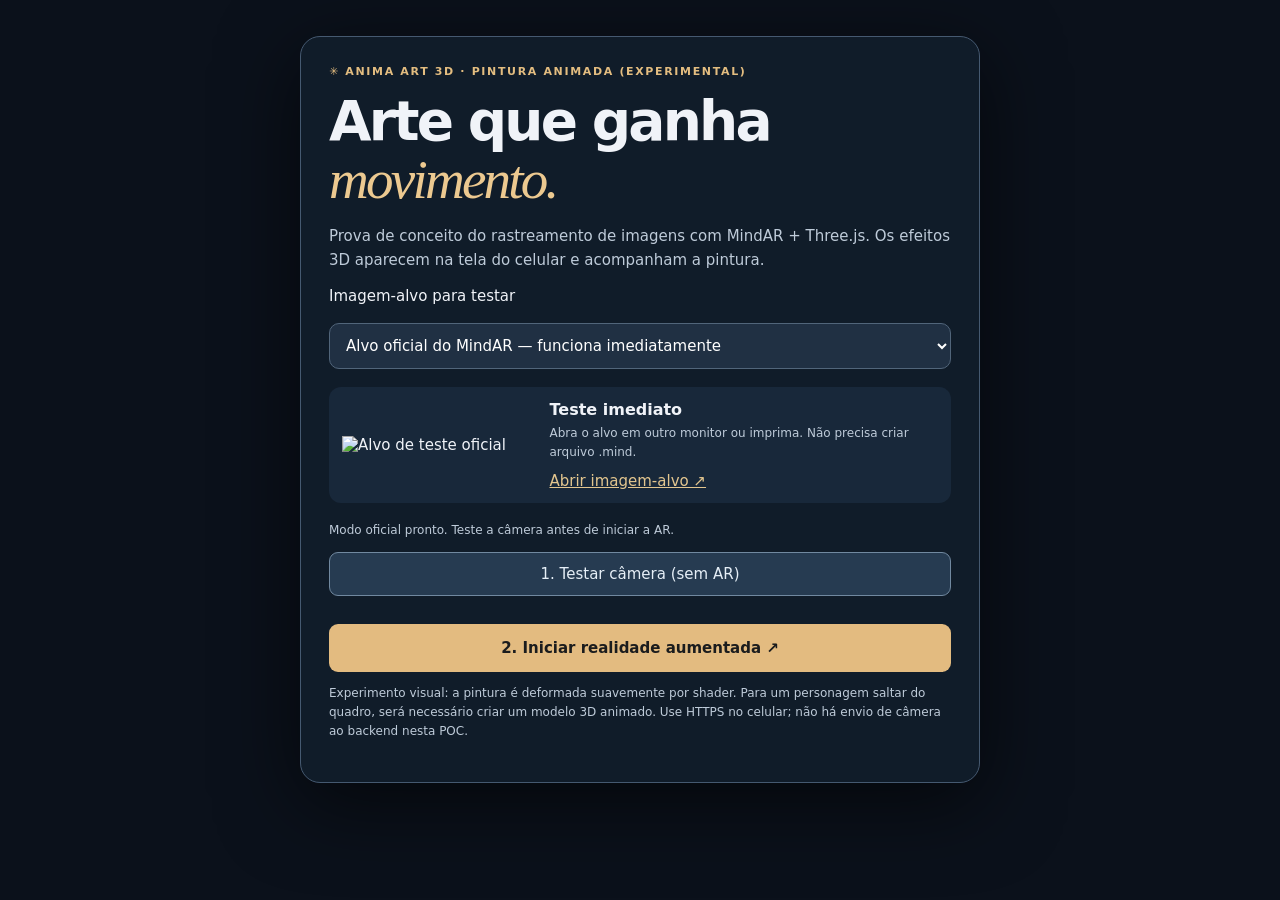
==== frontend/poc-mindar/animada.html @ d45b9aca "feat: adiciona contexto histórico e audiodescrição da obra de Van Gogh" ====
<!doctype html>
<html lang="pt-BR">
<head>
<meta charset="utf-8">
<meta name="viewport" content="width=device-width,initial-scale=1,viewport-fit=cover">
<meta name="theme-color" content="#0b111b">
<title>Anima Art 3D | Pintura animada</title>
<style>
*{box-sizing:border-box}body{margin:0;background:#0b111b;color:#f0f3f8;font:15px system-ui,-apple-system,Segoe UI,sans-serif}button,select,input{font:inherit}
#camera{position:fixed;inset:0;z-index:0}#setup{position:relative;z-index:2;max-width:680px;margin:4vh auto 40px;padding:28px;background:#121e2bec;border:1px solid #455970;border-radius:20px;box-shadow:0 20px 80px #0009}
.tag{font-size:11px;letter-spacing:.15em;color:#e3bd80;font-weight:800}h1{font-size:clamp(34px,6vw,55px);letter-spacing:-.05em;line-height:1.05;margin:15px 0}h1 em{font-family:Georgia,serif;font-weight:400;color:#ecc990}p{line-height:1.6;color:#becbd9}select{display:block;width:100%;background:#203043;color:white;border:1px solid #51657a;border-radius:10px;padding:12px;margin:18px 0}
.preview{display:flex;align-items:center;gap:17px;background:#18283a;padding:13px;border-radius:12px;margin-bottom:18px}.preview img{width:37%;object-fit:contain;max-height:190px}.preview strong{display:block;font-size:16px}.preview p{font-size:12px;margin:5px 0 10px}.preview a,.instructions a{color:#e3c68f}.instructions{background:#1b2a3c;border:1px dashed #6e8198;padding:15px;border-radius:10px;font-size:13px}.instructions p{margin:8px 0}input{width:100%;font-size:13px}
button{cursor:pointer}#start{background:#e3bb80;border:0;color:#1b1c1d;font-weight:800;width:100%;border-radius:9px;padding:15px;margin-top:18px}#start:disabled{opacity:.5;cursor:not-allowed}.notice{font-size:12px}
#ui{position:fixed;inset:0;z-index:3;pointer-events:none}#ui button{pointer-events:auto}#hint{position:absolute;top:13%;left:50%;transform:translateX(-50%);background:#0d1b2bd9;border:1px solid #87959d;padding:12px 16px;border-radius:22px;white-space:nowrap;max-width:94%;font-size:12px}
#details{position:absolute;bottom:83px;left:16px;right:16px;max-width:430px;padding:16px 18px;background:#0b192be9;border:1px solid #cfa975;border-radius:14px;backdrop-filter:blur(8px)}#details small{color:#e2c18b;letter-spacing:.1em}#details h2{margin:8px 0 4px;font-size:21px}#details p{margin:4px 0 11px;font-size:13px}#audio{padding:9px 12px;background:#304761;color:white;border:1px solid #627c97;border-radius:8px}
.bar{position:absolute;bottom:16px;left:16px;right:16px;display:flex;justify-content:space-between;align-items:center;gap:12px;font-size:12px;text-shadow:0 2px 6px black}.bar button{background:#122437dd;color:white;border:1px solid #9db1c8;border-radius:8px;padding:10px}
.hide{display:none!important}
@media(max-width:620px){#setup{margin:15px;padding:22px 18px}.preview img{width:35%}.preview strong{font-size:14px}}
#camera-preview{display:block;width:100%;max-height:290px;background:#000;object-fit:contain;border-radius:10px;margin-top:10px}#camera-test{display:block;width:100%;background:#263b51;color:#e6eff7;border:1px solid #7189a0;border-radius:9px;padding:12px;margin:10px 0}#camera-test:disabled{opacity:.5}.notice{overflow-wrap:anywhere}
#painting-file{display:block;width:100%;font-size:12px;margin:9px 0 6px}
#details input[type="range"]{width:100%;pointer-events:auto;accent-color:#e3c68f}
#details .control-label{font-size:12px;color:#e3c68f;display:block;margin-top:14px}
#animate-toggle{background:#273f56;color:#fff;border:1px solid #6a869f;border-radius:8px;padding:8px 12px;margin:9px 0 0}
#art-animation-guide{margin:10px 0}

#details{max-height:calc(100dvh - 155px);overflow-y:auto}
#details .work-intro{font-size:13px;line-height:1.5;color:#dde7f1}
.work-description{border-top:1px solid #55677b;margin:10px 0 12px;padding-top:10px;pointer-events:auto}
.work-description summary{list-style-position:inside;cursor:pointer;font-weight:650;color:#f4d29a;font-size:13px;pointer-events:auto}
.work-description summary:focus-visible{outline:2px solid #f4d29a;outline-offset:3px}
.work-copy{margin-top:8px;max-height:32vh;overflow-y:auto}
.work-copy p{font-size:13px;line-height:1.56;margin:0 0 10px;color:#e5edf5}
.work-source a{color:#f5d19b;pointer-events:auto}

</style>
<script type="importmap">{"imports":{"three":"https://unpkg.com/three@0.160.0/build/three.module.js","three/addons/":"https://unpkg.com/three@0.160.0/examples/jsm/","mindar-image-three":"https://cdn.jsdelivr.net/npm/mind-ar@1.2.5/dist/mindar-image-three.prod.js"}}</script>
</head>
<body>
<div id="camera"></div>
<main id="setup">
  <div class="tag">✳ ANIMA ART 3D · PINTURA ANIMADA (EXPERIMENTAL)</div>
  <h1>Arte que ganha <em>movimento.</em></h1>
  <p>Prova de conceito do rastreamento de imagens com MindAR + Three.js. Os efeitos 3D aparecem na tela do celular e acompanham a pintura.</p>
  <label for="mode">Imagem-alvo para testar</label>
  <select id="mode">
    <option value="sample">Alvo oficial do MindAR — funciona imediatamente</option>
    <option value="art">Van Gogh — obra real (compilar imagem)</option>
  </select>
  <div class="preview" id="sample">
    <img src="https://cdn.jsdelivr.net/gh/hiukim/mind-ar-js@1.2.5/examples/image-tracking/assets/card-example/card.png" alt="Alvo de teste oficial">
    <div><strong>Teste imediato</strong><p>Abra o alvo em outro monitor ou imprima. Não precisa criar arquivo .mind.</p><a target="_blank" rel="noopener" href="https://cdn.jsdelivr.net/gh/hiukim/mind-ar-js@1.2.5/examples/image-tracking/assets/card-example/card.png">Abrir imagem-alvo ↗</a></div>
  </div>
  <div class="preview hide" id="artwork">
    <img src="https://images.metmuseum.org/CRDImages/ep/web-large/DP-42549-001.jpg" alt="Campo de Trigo com Ciprestes de Van Gogh">
    <div><strong>Campo de Trigo com Ciprestes</strong><p>Vincent van Gogh · 1889 · The Met · domínio público</p><a target="_blank" rel="noopener" href="https://images.metmuseum.org/CRDImages/ep/web-large/DP-42549-001.jpg">Abrir pintura exata ↗</a></div>
  </div>
  <div id="compile" class="instructions hide">
    <p>1. Abra a <a target="_blank" rel="noopener" href="https://images.metmuseum.org/CRDImages/ep/web-large/DP-42549-001.jpg">imagem acima</a> e salve-a.</p>
    <p>2. Envie esta imagem ao <a target="_blank" rel="noopener" href="https://hiukim.github.io/mind-ar-js-doc/tools/compile/">compilador oficial MindAR ↗</a>; clique em Start e Download.</p>
    <p>3. Publique <strong>animada.html</strong>, <strong>targets.mind</strong> e <strong>painting.jpg</strong> na mesma pasta no Netlify. O painting.jpg deve ser a imagem exata usada para gerar o .mind.</p>
    <p>Se não quiser publicar a imagem, selecione-a do aparelho abaixo (funciona somente nesta sessão):</p>
    <label for="painting-file">Pintura original (JPG/PNG)</label>
    <input id="painting-file" type="file" accept="image/jpeg,image/png,image/webp">
    <input id="mind-file" type="file" accept=".mind">
  </div>
  <p class="notice" id="status" role="status">Modo oficial pronto para iniciar.</p>
  <button id="camera-test" type="button">1. Testar câmera (sem AR)</button>
  <div id="camera-preview-wrap" class="hide">
    <video id="camera-preview" playsinline autoplay muted></video>
    <p class="notice">Se você vê a imagem ao vivo, a permissão da câmera está funcionando.</p>
  </div>
  <button id="start" type="button">2. Iniciar realidade aumentada ↗</button>
  <p class="notice">Experimento visual: a pintura é deformada suavemente por shader. Para um personagem saltar do quadro, será necessário criar um modelo 3D animado. Use HTTPS no celular; não há envio de câmera ao backend nesta POC.</p>
</main>
<div id="ui" class="hide">
  <div id="hint">⌗ Aponte a câmera para a imagem escolhida</div>
  <div id="details" class="hide">
    <small>● ALVO ENCONTRADO · RASTREAMENTO ATIVO</small>
    <h2 id="title">Campo de Trigo com Ciprestes</h2>
    <p id="meta">Vincent van Gogh · 1889</p>
    <p id="work-intro" class="work-intro">Paisagem da Provença pintada em 1889, em que o trigo, os ciprestes e as nuvens parecem ganhar movimento.</p>
    <details id="about-work" class="work-description">
      <summary>Conheça a história da obra</summary>
      <div class="work-copy">
        <p>Vincent van Gogh pintou <em>Campo de Trigo com Ciprestes</em> em 1889, durante sua estadia em Saint-Rémy, no sul da França. A paisagem reúne elementos característicos da Provença, região que inspirou diversas de suas pinturas.</p>
        <p>No primeiro plano, o campo de trigo dourado contrasta com as colinas azuladas ao fundo. À direita, os ciprestes escuros se elevam contra um céu de nuvens sinuosas. As pinceladas espessas e curvas transmitem a sensação de vento, luz e movimento.</p>
        <p>Van Gogh considerava esta tela uma de suas melhores paisagens de verão. A obra original é uma pintura a óleo sobre tela, com 73 × 93,4 cm, pertencente ao Metropolitan Museum of Art, em Nova York.</p>
        <p class="work-source">Fonte: <a href="https://www.metmuseum.org/art/collection/search/436535" target="_blank" rel="noopener noreferrer">The Metropolitan Museum of Art ↗</a></p>
      </div>
    </details>
    <p id="animation-status" class="notice">Movimentos experimentais da pintura.</p>
    <label class="control-label" for="motion">Intensidade dos movimentos: <span id="motion-label">70%</span></label>
    <input type="range" id="motion" min="0" max="100" value="70" step="5">
    <button id="animate-toggle" type="button">Pausar movimento</button>
    <button id="audio">♫ Ouvir narração</button>
  </div>
  <div class="bar"><span id="track-status">Procurando imagem…</span><button id="stop">Encerrar câmera ✕</button></div>
</div>
<script>
// Importamos as bibliotecas apenas ao clicar, para que erros de carregamento fiquem visíveis.
let THREE=null, MindARThree=null;
const $ = (id) => document.getElementById(id);
const sampleSrc = "https://cdn.jsdelivr.net/gh/hiukim/mind-ar-js@1.2.5/examples/image-tracking/assets/card-example/card.mind";
let ar = null, running = false, customUrl = null, paintingUrl = null, starting = false, previewStream=null;
let animationPaused=false;
const isArt = () => $("mode").value === "art";
function message(t){$("status").textContent=t}
function refresh(){
 const art=isArt();
 $("sample").classList.toggle("hide",art);
 $("artwork").classList.toggle("hide",!art);
 $("compile").classList.toggle("hide",!art);
 $("start").disabled=starting;
 if (!starting) message(art?
   (customUrl?"Arquivo .mind selecionado no celular. Pronto para testar.":"Para testar a pintura, publique targets.mind junto do index.html ou selecione-o abaixo."):
   "Modo oficial pronto. Teste a câmera antes de iniciar a AR.");
}
$("mode").addEventListener("change",refresh);
$("painting-file").addEventListener("change",()=>{
  if(paintingUrl)URL.revokeObjectURL(paintingUrl);
  paintingUrl=null;
  const file=$("painting-file").files[0];
  if(file&&file.type.startsWith("image/"))paintingUrl=URL.createObjectURL(file);
  refresh();
});
$("mind-file").addEventListener("change",()=>{
 if(customUrl)URL.revokeObjectURL(customUrl);
 customUrl=null;
 const f=$("mind-file").files[0];
 if(f&&f.name.toLowerCase().endsWith(".mind"))customUrl=URL.createObjectURL(f);
 refresh();
});

async function stopPreview(){
 if(previewStream) previewStream.getTracks().forEach(t=>t.stop());
 previewStream=null;
 $("camera-preview").srcObject=null;
 $("camera-preview-wrap").classList.add("hide");
 $("camera-test").textContent="1. Testar câmera (sem AR)";
}
$("camera-test").addEventListener("click",async()=>{
 if(previewStream){await stopPreview();message("Câmera de teste encerrada.");return}
 if(!window.isSecureContext||!navigator.mediaDevices?.getUserMedia){
  message("Câmera indisponível: abra um endereço HTTPS no Safari/Chrome, fora do navegador interno de outros aplicativos.");
  return;
 }
 try{
  message("Solicitando permissão da câmera...");
  previewStream=await navigator.mediaDevices.getUserMedia({audio:false,video:{facingMode:{ideal:"environment"}}});
  $("camera-preview").srcObject=previewStream;
  $("camera-preview-wrap").classList.remove("hide");
  $("camera-test").textContent="Fechar teste de câmera";
  await $("camera-preview").play();
  message("Câmera funcionando! Feche o teste e inicie a realidade aumentada.");
 }catch(e){
  await stopPreview();
  message("Câmera bloqueada ("+(e?.name||"erro")+"): "+(e?.message||"")+". Verifique a permissão do site nas configurações do navegador.");
 }
});
function decorate(group,height,art){
 const ring=new THREE.Mesh(new THREE.TorusGeometry(.12,.004,8,64),new THREE.MeshBasicMaterial({color:0xffd697}));
 const core=new THREE.Mesh(new THREE.IcosahedronGeometry(.065,1),new THREE.MeshStandardMaterial({color:0xddae67,metalness:.55,roughness:.36,emissive:0x36200a}));
 const orb=new THREE.Group();orb.add(ring,core);orb.position.set(-.18,.08,.14);group.add(orb);
 const edges=[new THREE.Vector3(-.5,-height/2,.02),new THREE.Vector3(.5,-height/2,.02),new THREE.Vector3(.5,height/2,.02),new THREE.Vector3(-.5,height/2,.02)];
 group.add(new THREE.LineLoop(new THREE.BufferGeometry().setFromPoints(edges),new THREE.LineBasicMaterial({color:0xf4c47f,transparent:true,opacity:.75})));
 const canvas=document.createElement("canvas");canvas.width=480;canvas.height=Math.round(height*480);
 const ctx=canvas.getContext("2d"),texture=new THREE.CanvasTexture(canvas);
 const overlay=new THREE.Mesh(new THREE.PlaneGeometry(1,height),new THREE.MeshBasicMaterial({map:texture,transparent:true,depthWrite:false}));
 overlay.position.z=.015;group.add(overlay);
 const tree=new THREE.Group();tree.position.set(.33,-height*.12,.04);
 if(art){for(let i=0;i<4;i++){const mesh=new THREE.Mesh(new THREE.ConeGeometry(.055-i*.008,.20,8),new THREE.MeshStandardMaterial({color:0x274831,transparent:true,opacity:.7}));mesh.position.y=.10+i*.058;tree.add(mesh)}group.add(tree)}
 group.add(new THREE.HemisphereLight(0xffffff,0xd3b077,2));
 return (t)=>{
  ctx.clearRect(0,0,canvas.width,canvas.height);
  for(let i=0;i<36;i++){const x=(i*137)%canvas.width,y=(i*23)%(canvas.height*.28)+canvas.height*.06;ctx.beginPath();ctx.ellipse(x+Math.sin(t+i)*4,y,15,3,-.4,0,Math.PI*1.4);ctx.strokeStyle="rgba(225,238,255,.27)";ctx.lineWidth=2;ctx.stroke()}
  for(let i=0;i<36;i++){const x=(i*79)%canvas.width,y=canvas.height*(.76+(i%5)*.035);ctx.beginPath();ctx.moveTo(x,y);ctx.lineTo(x+Math.sin(t*1.5+i)*12,y-14);ctx.strokeStyle="rgba(246,197,78,.45)";ctx.lineWidth=2;ctx.stroke()}
  texture.needsUpdate=true;orb.rotation.y=t*.5;orb.rotation.z=t*.2;orb.position.z=.1+.12*(1+Math.sin(t*.8));tree.rotation.z=Math.sin(t)*.04;
 };
}

async function buildAnimatedPainting(group,height){
 // A textura é a MESMA versão da pintura usada para compilar targets.mind.
 // Caso a imagem local não esteja disponível, tentamos a cópia pública do The Met.
 const sources=paintingUrl?[paintingUrl]:[
   "./painting.jpg",
   "https://images.metmuseum.org/CRDImages/ep/web-large/DP-42549-001.jpg"
 ];
 const loader=new THREE.TextureLoader();
 let image=null,lastError=null;
 for(const url of sources){
  try {
   image=await Promise.race([
    new Promise((resolve,reject)=>loader.load(url,resolve,undefined,reject)),
    new Promise((_,reject)=>setTimeout(()=>reject(new Error("Timeout carregando a pintura")),8500))
   ]);
   break;
  }catch(err){lastError=err}
 }
 if(!image)throw new Error("Pintura não carregada: publique painting.jpg junto com animada.html. "+(lastError?.message||""));
 image.colorSpace=THREE.SRGBColorSpace;
 image.anisotropy=2;
 const uniforms={
  uMap:{value:image},
  uTime:{value:0},
  uStrength:{value:0.7}
 };
 // Máscaras de coordenadas UV aproximam as partes visuais desta obra.
 // Isto é uma deformação de textura, não reconstrução 3D real das camadas.
 const material=new THREE.ShaderMaterial({
  uniforms,
  vertexShader:`
    varying vec2 vUv;
    void main(){
      vUv=uv;
      gl_Position=projectionMatrix*modelViewMatrix*vec4(position,1.0);
    }
  `,
  fragmentShader:`
    precision mediump float;
    uniform sampler2D uMap;
    uniform float uTime;
    uniform float uStrength;
    varying vec2 vUv;
    void main(){
      vec2 uv=vUv;
      // Céu principalmente na metade superior, afastado do cipreste.
      float sky=smoothstep(0.48,0.65,uv.y)*(1.0-smoothstep(0.64,0.83,uv.x));
      // Campo de trigo no terço inferior.
      float wheat=smoothstep(0.10,0.18,uv.y)*(1.0-smoothstep(0.31,0.42,uv.y));
      // Área aproximada do cipreste alto, à direita.
      float tree=smoothstep(0.67,0.76,uv.x)*(1.0-smoothstep(0.88,0.97,uv.x))
        *smoothstep(0.30,0.40,uv.y)*(1.0-smoothstep(0.90,0.98,uv.y));
      float wind=sin(uTime*0.53+uv.y*16.0);
      float ripples=sin(uTime*1.5+uv.x*32.0+uv.y*24.0);
      vec2 shift=vec2(
        sky*0.007*wind+wheat*0.0035*ripples+tree*0.0025*sin(uTime*0.8+uv.y*15.0),
        sky*0.0025*sin(uTime*0.45+uv.x*13.0)
          +wheat*0.0016*cos(uTime*1.2+uv.x*40.0)
      )*uStrength;
      vec4 color=texture2D(uMap,clamp(uv+shift,vec2(0.002),vec2(0.998)));
      // Esmaece as bordas para não criar uma moldura artificial.
      float a=smoothstep(0.01,0.075,uv.x)*(1.0-smoothstep(0.925,0.99,uv.x))
        *smoothstep(0.015,0.085,uv.y)*(1.0-smoothstep(0.915,0.985,uv.y));
      gl_FragColor=vec4(color.rgb,a);
    }
  `,
  transparent:true,depthWrite:false,side:THREE.DoubleSide
 });
 const mesh=new THREE.Mesh(new THREE.PlaneGeometry(1,height),material);
 mesh.position.z=0.009;
 group.add(mesh);
 return (time)=>{
  uniforms.uTime.value=time;
  uniforms.uStrength.value=animationPaused?0:Number($("motion").value)/100;
 };
}
$("motion").addEventListener("input",()=>{
 $("motion-label").textContent=$("motion").value+"%";
});
$("animate-toggle").addEventListener("click",()=>{
 animationPaused=!animationPaused;
 $("animate-toggle").textContent=animationPaused?"Retomar movimento":"Pausar movimento";
});

async function start(){
 if(starting||running)return;
 if(!window.isSecureContext||!navigator.mediaDevices?.getUserMedia){message("Use HTTPS ou localhost para permitir a câmera.");return}
 starting=true;$("start").disabled=true;
 try{
  const art=isArt();
  const source=art?(customUrl||"./targets.mind"):sampleSrc;
  if(art&&!customUrl){
    const r=await fetch(source,{cache:"no-store"});
    const type=(r.headers.get("content-type")||"").toLowerCase();
    if(!r.ok||type.includes("text/html"))throw new Error("targets.mind não encontrado. No Netlify, publique a pasta contendo index.html e targets.mind lado a lado.");
  }
  await stopPreview();
  message("Carregando bibliotecas MindAR e Three.js...");
  const [threeModule,mindarModule]=await Promise.all([import("three"),import("mindar-image-three")]);
  THREE=threeModule;
  MindARThree=mindarModule.MindARThree;
  if(typeof MindARThree!=="function")throw new Error("MindAR não carregou. Verifique internet e compatibilidade do navegador.");
  message("Abrindo câmera e carregando imagem-alvo...");
  ar=new MindARThree({container:$("camera"),imageTargetSrc:source,uiLoading:"yes",uiScanning:"no"});
  const anchor=ar.addAnchor(0);
  const animate=decorate(anchor.group,art?479/599:.552,art);
  let animatePainting=()=>{};
  if(art){
    try {
      animatePainting=await buildAnimatedPainting(anchor.group,479/599);
      $("animation-status").textContent="Animação experimental ativa: nuvens, trigo e ciprestes.";
    }catch(error){
      $("animation-status").textContent="Textura não encontrada. Adicione painting.jpg na publicação ou escolha o JPG antes de iniciar.";
      console.warn("Animação não carregada",error);
    }
  }else{
    $("animation-status").textContent="Efeito procedural de teste do MindAR.";
  }
  anchor.onTargetFound=()=>{$("details").classList.remove("hide");$("hint").classList.add("hide");$("track-status").textContent="Alvo encontrado — mova o celular lentamente"};
  anchor.onTargetLost=()=>{$("details").classList.add("hide");$("hint").classList.remove("hide");$("track-status").textContent="Alvo perdido — reenquadre"};
  await ar.start();
  const clock=new THREE.Clock();
  ar.renderer.setAnimationLoop(()=>{const time=clock.getElapsedTime();animate(time);animatePainting(time);ar.renderer.render(ar.scene,ar.camera)});
  $("setup").classList.add("hide");$("ui").classList.remove("hide");
  $("title").textContent=art?"Campo de Trigo com Ciprestes":"Alvo oficial do MindAR";
  $("meta").textContent=art?"Vincent van Gogh · 1889 · Óleo sobre tela":"Exemplo técnico de image tracking";
  $("work-intro").classList.toggle("hide",!art);
  $("about-work").classList.toggle("hide",!art);
  $("about-work").open=false;
  running=true;
 }catch(e){
  console.error(e);message("Falha ao iniciar AR ("+(e?.name||"erro")+"): "+(e?.message||"Sem detalhes")+". Se a câmera funcionou no teste, revise o .mind e a conexão com as bibliotecas.");
  try{await ar?.stop()}catch{}
  ar=null;
 }finally{starting=false;$("start").disabled=false}
}
async function stop(){
 if(!ar)return;
 window.speechSynthesis?.cancel();
 $("audio").textContent="♫ Ouvir narração";
 ar.renderer.setAnimationLoop(null);
 try{await ar.stop()}catch(e){console.warn(e)}
 $("camera").replaceChildren();
 ar=null;running=false;$("details").classList.add("hide");
 $("setup").classList.remove("hide");$("ui").classList.add("hide");
 refresh();
}
$("start").addEventListener("click",()=>void start());
$("stop").addEventListener("click",()=>void stop());
$("audio").addEventListener("click",()=>{
 if(!window.speechSynthesis){alert("Narração não disponível neste navegador.");return}
 const synth=window.speechSynthesis;
 if(synth.speaking){synth.cancel();$("audio").textContent="♫ Ouvir narração";return}
 const text=isArt()?"Você está diante de Campo de Trigo com Ciprestes, uma pintura a óleo sobre tela realizada por Vincent van Gogh em 1889, durante sua estadia em Saint-Rémy, no sul da França. Observe o campo de trigo dourado no primeiro plano. Ao fundo, colinas azuladas encontram um céu cheio de nuvens sinuosas. À direita, altos ciprestes escuros se destacam na paisagem. As pinceladas curvas e espessas sugerem vento e movimento, como se a própria natureza estivesse viva. Van Gogh considerava esta obra uma de suas melhores paisagens de verão. Atualmente, ela pertence ao Metropolitan Museum of Art, em Nova York.":"Esta é uma prova de conceito do Anima Art 3D com rastreamento visual do MindAR e animações em Three JS.";
 const utterance=new SpeechSynthesisUtterance(text);
 utterance.lang="pt-BR";
 utterance.rate=0.96;
 utterance.onstart=()=>{$("audio").textContent="■ Parar narração"};
 utterance.onend=utterance.onerror=()=>{$("audio").textContent="♫ Ouvir narração"};
 synth.speak(utterance);
});
window.addEventListener("pagehide",()=>{if(running)void stop();if(previewStream)void stopPreview()});
refresh();
</script>
</body>
</html>
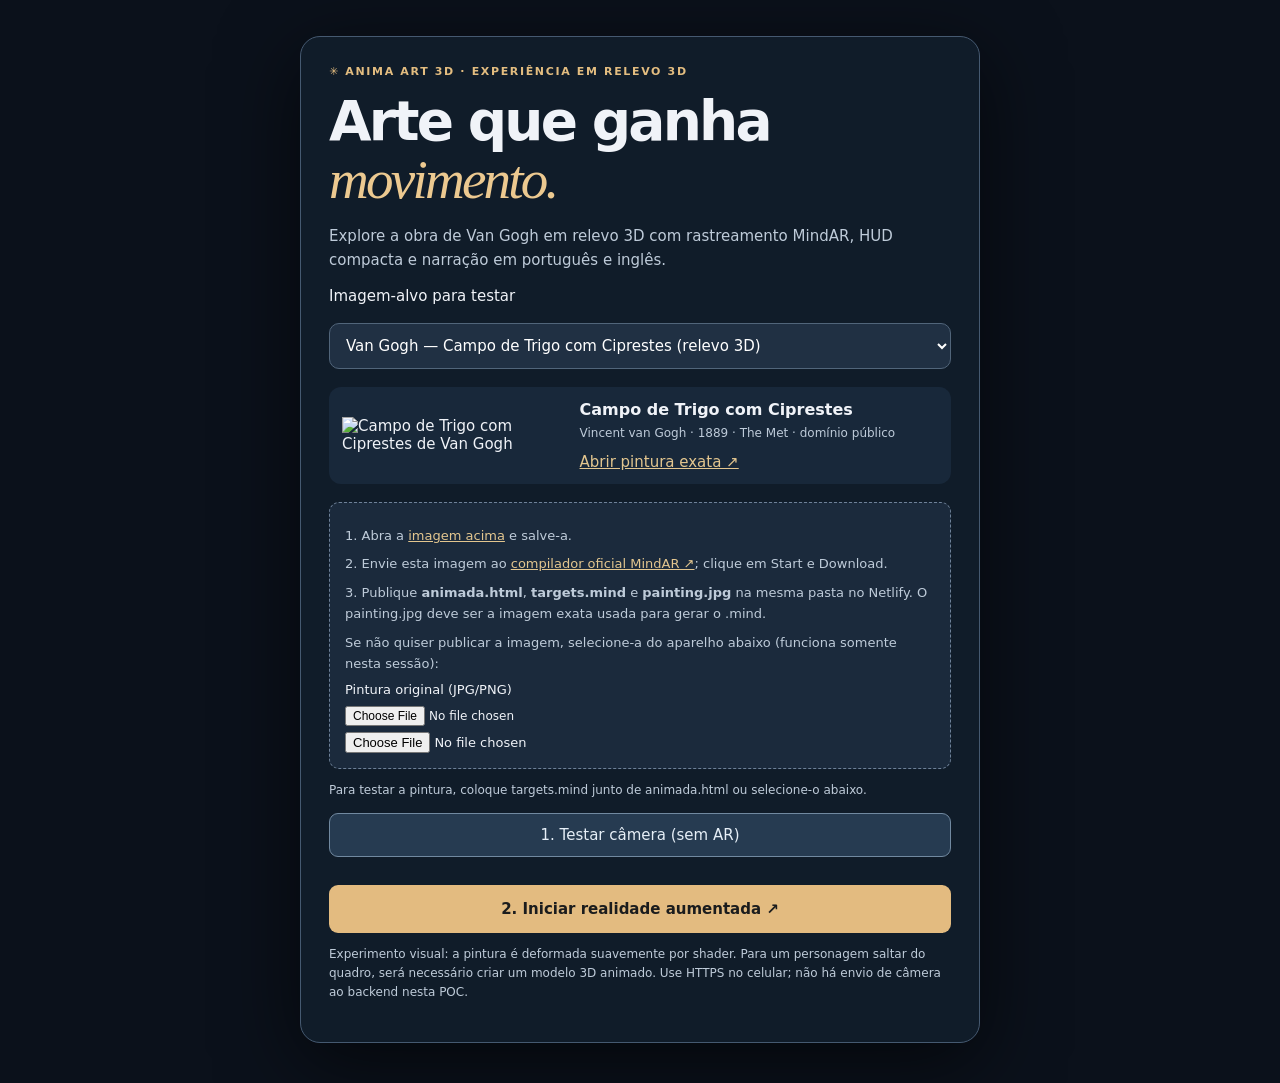
==== commit e3c9f60f: "fix: inicia diretamente experiência Van Gogh 3D com versão identificável" ====
--- a/frontend/poc-mindar/animada.html
+++ b/frontend/poc-mindar/animada.html
@@ -4,7 +4,7 @@
 <meta charset="utf-8">
 <meta name="viewport" content="width=device-width,initial-scale=1,viewport-fit=cover">
 <meta name="theme-color" content="#0b111b">
-<title>Anima Art 3D | Pintura animada</title>
+<title>Anima Art 3D | Relevo 3D</title>
 <style>
 *{box-sizing:border-box}body{margin:0;background:#0b111b;color:#f0f3f8;font:15px system-ui,-apple-system,Segoe UI,sans-serif}button,select,input{font:inherit}
 #camera{position:fixed;inset:0;z-index:0}#setup{position:relative;z-index:2;max-width:680px;margin:4vh auto 40px;padding:28px;background:#121e2bec;border:1px solid #455970;border-radius:20px;box-shadow:0 20px 80px #0009}
@@ -32,19 +32,124 @@
 .work-copy p{font-size:13px;line-height:1.56;margin:0 0 10px;color:#e5edf5}
 .work-source a{color:#f5d19b;pointer-events:auto}
 
+
+/* HUD compacta: prioridade para a obra e a experiência AR */
+#ui button{touch-action:manipulation}
+#details{
+ position:absolute;left:12px;right:12px;
+ bottom:calc(62px + env(safe-area-inset-bottom, 0px));
+ width:min(380px,calc(100% - 24px));
+ max-width:none;max-height:min(64dvh,480px);
+ overflow-y:auto;padding:12px 13px;
+ background:rgba(9,20,33,.91);
+ border:1px solid rgba(230,189,127,.65);border-radius:15px;
+ box-shadow:0 8px 28px rgba(0,0,0,.35);
+ -webkit-backdrop-filter:blur(10px);backdrop-filter:blur(10px);
+ pointer-events:auto;overscroll-behavior:contain;
+}
+.hud-header{display:flex;align-items:center;gap:10px;justify-content:space-between}
+.hud-headline{min-width:0;flex:1}
+.hud-headline small{font-size:10px;letter-spacing:.08em;color:#e8c489;display:flex;align-items:center;gap:6px}
+.hud-dot{display:inline-block;width:7px;height:7px;border-radius:50%;background:#efc987;flex:none}
+#details h2{font-size:15px;line-height:1.2;margin:5px 0 3px;white-space:nowrap;overflow:hidden;text-overflow:ellipsis}
+#details #meta{font-size:11px;color:#bfcbd6;margin:0;line-height:1.35}
+.hud-icon{width:36px;height:36px;flex:none;border:1px solid #627c97;background:#263b51;color:#fff;border-radius:9px;font-size:21px}
+.hud-actions{display:flex;flex-wrap:nowrap;gap:6px;margin-top:10px}
+.hud-actions button{min-width:0;flex:1;padding:9px 6px;border-radius:9px;background:#263b51;color:white;border:1px solid #546e87;font-size:12px;white-space:nowrap}
+.hud-actions button:focus-visible,.hud-icon:focus-visible,#hud-reveal:focus-visible{outline:2px solid #f3d3a2;outline-offset:2px}
+#hud-expanded{border-top:1px solid rgba(255,255,255,.14);margin-top:12px;padding-top:9px}
+#hud-expanded .work-intro{font-size:12px;line-height:1.5}
+#hud-expanded .work-description{margin:9px 0;padding-top:10px}
+#hud-expanded .work-copy{max-height:24dvh}
+#hud-expanded .work-copy p{font-size:12px}
+#hud-expanded .control-label{margin-top:10px;font-size:12px}
+#hud-expanded #animate-toggle{font-size:12px;margin-top:9px}
+#details.is-minimized{padding:9px 12px;max-height:none;overflow:hidden}
+#details.is-minimized #meta,
+#details.is-minimized #hud-actions,
+#details.is-minimized #hud-expanded{display:none!important}
+#details.is-minimized .hud-icon{height:30px;width:32px;font-size:17px}
+#details.is-minimized h2{font-size:13px;margin:2px 0 0}
+#hud-reveal{
+ position:absolute;right:12px;
+ bottom:calc(62px + env(safe-area-inset-bottom, 0px));
+ border:1px solid rgba(230,189,127,.7);border-radius:999px;
+ padding:10px 13px;background:rgba(9,20,33,.9);
+ color:#f7dbac;font-size:12px;pointer-events:auto;
+ -webkit-backdrop-filter:blur(8px);backdrop-filter:blur(8px);
+}
+.bar{
+ position:absolute;bottom:calc(8px + env(safe-area-inset-bottom, 0px));
+ left:12px;right:12px;display:flex;gap:8px;
+ align-items:center;justify-content:space-between;font-size:11px
+}
+.bar #track-status{
+ min-width:0;flex:1;max-width:230px;
+ overflow:hidden;white-space:nowrap;text-overflow:ellipsis;
+ padding:8px 9px;background:rgba(9,20,33,.56);border-radius:8px
+}
+.bar #stop{flex:none;padding:9px 11px;border-radius:9px;font-size:11px}
+@media(max-height:600px){
+ #details{max-height:49dvh}
+ #hud-expanded .work-copy{max-height:18dvh}
+}
+
+
+.voice-controls{
+ margin-top:12px;padding:10px 0 4px;
+ border-top:1px solid rgba(255,255,255,.13)
+}
+.voice-controls .control-label{margin:0 0 6px!important}
+#speech-voice{
+ display:block;width:100%;margin:0 0 9px;
+ padding:9px 10px;border-radius:9px;
+ background:#25384b;color:#f1f6fb;
+ border:1px solid #667d93;font-size:12px
+}
+.voice-actions{display:flex;align-items:center;justify-content:space-between;gap:10px}
+.voice-actions button{
+ pointer-events:auto;flex:none;
+ background:#304761;color:white;border:1px solid #627c97;
+ border-radius:8px;padding:8px 11px;font-size:12px
+}
+.voice-actions label{font-size:11px;color:#d6e1eb;text-align:right}
+#speech-rate{margin:9px 0 2px}
+.voice-note{color:#b5c7d6!important;font-size:11px!important;line-height:1.45!important}
+
+.sr-only{position:absolute!important;width:1px;height:1px;padding:0;margin:-1px;overflow:hidden;clip:rect(0,0,0,0);white-space:nowrap;border:0}
+.hud-lang{flex:none}
+#narration-language{
+ display:block;width:54px;margin:0;padding:7px 4px;
+ background:#263b51;color:#fff;
+ border:1px solid #627c97;border-radius:8px;
+ font-size:12px;font-weight:700;text-align:center;
+ pointer-events:auto
+}
+#fallback-voice{
+ pointer-events:auto;background:#263b51;color:#dce7f1;
+ border:1px solid #627c97;border-radius:8px;
+ padding:8px 11px;font-size:12px
+}
+.voice-heading{font-size:12px!important;color:#e6d19e!important;font-weight:600;margin-bottom:4px!important}
+#details.is-minimized #narration-language{width:49px;padding:5px 2px;font-size:11px}
+
+#art-visual-controls{margin-top:12px;border-top:1px solid rgba(255,255,255,.14);padding-top:6px}
+#visual-mode{display:block;width:100%;margin:6px 0 8px;padding:9px 10px;background:#263b51;border:1px solid #627c97;color:#edf4fa;border-radius:8px;font-size:12px}
+#details #relief-depth,#details #motion{margin:6px 0 10px}
+#details #animation-status{font-size:11px;color:#b9d0e0;line-height:1.4;margin:8px 0 0}
 </style>
 <script type="importmap">{"imports":{"three":"https://unpkg.com/three@0.160.0/build/three.module.js","three/addons/":"https://unpkg.com/three@0.160.0/examples/jsm/","mindar-image-three":"https://cdn.jsdelivr.net/npm/mind-ar@1.2.5/dist/mindar-image-three.prod.js"}}</script>
 </head>
 <body>
 <div id="camera"></div>
 <main id="setup">
-  <div class="tag">✳ ANIMA ART 3D · PINTURA ANIMADA (EXPERIMENTAL)</div>
+  <div class="tag">✳ ANIMA ART 3D · EXPERIÊNCIA EM RELEVO 3D</div>
   <h1>Arte que ganha <em>movimento.</em></h1>
-  <p>Prova de conceito do rastreamento de imagens com MindAR + Three.js. Os efeitos 3D aparecem na tela do celular e acompanham a pintura.</p>
+  <p>Explore a obra de Van Gogh em relevo 3D com rastreamento MindAR, HUD compacta e narração em português e inglês.</p>
   <label for="mode">Imagem-alvo para testar</label>
   <select id="mode">
-    <option value="sample">Alvo oficial do MindAR — funciona imediatamente</option>
-    <option value="art">Van Gogh — obra real (compilar imagem)</option>
+    <option value="art" selected>Van Gogh — Campo de Trigo com Ciprestes (relevo 3D)</option>
+    <option value="sample">Alvo oficial do MindAR — teste técnico</option>
   </select>
   <div class="preview" id="sample">
     <img src="https://cdn.jsdelivr.net/gh/hiukim/mind-ar-js@1.2.5/examples/image-tracking/assets/card-example/card.png" alt="Alvo de teste oficial">
@@ -74,27 +179,70 @@
 </main>
 <div id="ui" class="hide">
   <div id="hint">⌗ Aponte a câmera para a imagem escolhida</div>
-  <div id="details" class="hide">
-    <small>● ALVO ENCONTRADO · RASTREAMENTO ATIVO</small>
-    <h2 id="title">Campo de Trigo com Ciprestes</h2>
-    <p id="meta">Vincent van Gogh · 1889</p>
-    <p id="work-intro" class="work-intro">Paisagem da Provença pintada em 1889, em que o trigo, os ciprestes e as nuvens parecem ganhar movimento.</p>
-    <details id="about-work" class="work-description">
+  <section id="details" class="hide" aria-label="Informações e controles da obra">
+    <div class="hud-header">
+      <div class="hud-headline">
+        <small><span class="hud-dot" aria-hidden="true"></span> OBRA IDENTIFICADA</small>
+        <h2 id="title">Campo de Trigo com Ciprestes</h2>
+        <p id="meta">Vincent van Gogh · 1889</p>
+      </div>
+      <label class="hud-lang" for="narration-language">
+        <span class="sr-only">Idioma da narração</span>
+        <select id="narration-language" aria-label="Idioma da narração">
+          <option value="pt-BR">PT</option>
+          <option value="en-US">EN</option>
+        </select>
+      </label>
+      <button id="minimize-hud" type="button" class="hud-icon" aria-label="Recolher painel" aria-expanded="true" aria-controls="hud-actions">⌄</button>
+    </div>
+    <div id="hud-actions" class="hud-actions">
+      <button id="toggle-info" type="button" aria-controls="hud-expanded" aria-expanded="false">ⓘ Informações</button>
+      <button id="audio" type="button" aria-pressed="false">♫ Ouvir áudio</button>
+      <button id="hide-hud" type="button">Ocultar</button>
+    </div>
+    <div id="hud-expanded" class="hide">
+      <p id="work-intro" class="work-intro">Paisagem da Provença pintada em 1889, em que o trigo, os ciprestes e as nuvens parecem ganhar movimento.</p>
+      <details id="about-work" class="work-description">
       <summary>Conheça a história da obra</summary>
-      <div class="work-copy">
+      <div class="work-copy" id="about-pt">
         <p>Vincent van Gogh pintou <em>Campo de Trigo com Ciprestes</em> em 1889, durante sua estadia em Saint-Rémy, no sul da França. A paisagem reúne elementos característicos da Provença, região que inspirou diversas de suas pinturas.</p>
         <p>No primeiro plano, o campo de trigo dourado contrasta com as colinas azuladas ao fundo. À direita, os ciprestes escuros se elevam contra um céu de nuvens sinuosas. As pinceladas espessas e curvas transmitem a sensação de vento, luz e movimento.</p>
         <p>Van Gogh considerava esta tela uma de suas melhores paisagens de verão. A obra original é uma pintura a óleo sobre tela, com 73 × 93,4 cm, pertencente ao Metropolitan Museum of Art, em Nova York.</p>
         <p class="work-source">Fonte: <a href="https://www.metmuseum.org/art/collection/search/436535" target="_blank" rel="noopener noreferrer">The Metropolitan Museum of Art ↗</a></p>
       </div>
+      <div class="work-copy hide" id="about-en" lang="en">
+        <p>Vincent van Gogh painted <em>Wheat Field with Cypresses</em> in 1889, during his stay in Saint-Rémy, in the south of France. The landscape brings together elements of Provence, a region that inspired many of his paintings.</p>
+        <p>In the foreground, the golden wheat contrasts with blue hills beyond the field. Dark cypress trees rise against a sky of swirling clouds. The thick, curved brushstrokes evoke wind, sunlight, and motion.</p>
+        <p>Van Gogh considered this painting one of his finest depictions of summer. This oil painting, measuring 73 by 93.4 centimeters, belongs to the Metropolitan Museum of Art in New York.</p>
+        <p class="work-source">Source: <a href="https://www.metmuseum.org/art/collection/search/436535" target="_blank" rel="noopener noreferrer">The Metropolitan Museum of Art ↗</a></p>
+      </div>
     </details>
-    <p id="animation-status" class="notice">Movimentos experimentais da pintura.</p>
-    <label class="control-label" for="motion">Intensidade dos movimentos: <span id="motion-label">70%</span></label>
-    <input type="range" id="motion" min="0" max="100" value="70" step="5">
-    <button id="animate-toggle" type="button">Pausar movimento</button>
-    <button id="audio">♫ Ouvir narração</button>
-  </div>
-  <div class="bar"><span id="track-status">Procurando imagem…</span><button id="stop">Encerrar câmera ✕</button></div>
+      <div class="voice-controls">
+        <p class="voice-heading" id="narrator-label">Narração neural da obra</p>
+        <p id="voice-note" class="voice-note" role="status">Verificando o áudio gravado...</p>
+        <button id="fallback-voice" type="button">Usar voz do aparelho (alternativa)</button>
+      </div>
+      <div id="art-visual-controls">
+        <label class="control-label" for="visual-mode">Visualização da pintura</label>
+        <select id="visual-mode">
+          <option value="relief" selected>Relevo 3D (GLB otimizado)</option>
+          <option value="shader">Pintura animada (versão anterior)</option>
+        </select>
+        <div id="relief-controls">
+          <label class="control-label" for="relief-depth">Profundidade do relevo: <span id="relief-depth-label">100%</span></label>
+          <input type="range" id="relief-depth" min="20" max="200" value="100" step="10">
+        </div>
+        <div id="motion-controls" class="hide">
+          <label class="control-label" for="motion">Intensidade dos movimentos: <span id="motion-label">70%</span></label>
+          <input type="range" id="motion" min="0" max="100" value="70" step="5">
+          <button id="animate-toggle" type="button">Pausar movimento</button>
+        </div>
+        <p id="animation-status" class="notice" role="status">Preparando relevo 3D...</p>
+      </div>
+    </div>
+  </section>
+  <button id="hud-reveal" type="button" class="hide" aria-label="Exibir informações da obra">ⓘ Informações da obra</button>
+  <div class="bar"><span id="track-status" aria-live="polite">Procurando imagem…</span><button id="stop" type="button">Encerrar câmera ✕</button></div>
 </div>
 <script>
 // Importamos as bibliotecas apenas ao clicar, para que erros de carregamento fiquem visíveis.
@@ -112,7 +260,7 @@
  $("compile").classList.toggle("hide",!art);
  $("start").disabled=starting;
  if (!starting) message(art?
-   (customUrl?"Arquivo .mind selecionado no celular. Pronto para testar.":"Para testar a pintura, publique targets.mind junto do index.html ou selecione-o abaixo."):
+   (customUrl?"Arquivo .mind selecionado no celular. Pronto para testar.":"Para testar a pintura, coloque targets.mind junto de animada.html ou selecione-o abaixo."):
    "Modo oficial pronto. Teste a câmera antes de iniciar a AR.");
 }
 $("mode").addEventListener("change",refresh);
@@ -249,11 +397,91 @@
  const mesh=new THREE.Mesh(new THREE.PlaneGeometry(1,height),material);
  mesh.position.z=0.009;
  group.add(mesh);
- return (time)=>{
-  uniforms.uTime.value=time;
-  uniforms.uStrength.value=animationPaused?0:Number($("motion").value)/100;
+ mesh.visible=false;
+ return {
+  mesh,
+  animate(time){
+   uniforms.uTime.value=time;
+   uniforms.uStrength.value=animationPaused?0:Number($("motion").value)/100;
+  }
  };
 }
+
+/* O GLB contém geometria e cores por vértice (COLOR_0), com +Z voltado
+   para o espectador. MindAR usa um plano de alvo centrado de largura 1. */
+async function buildReliefPainting(group,height){
+ const {GLTFLoader}=await import("three/addons/loaders/GLTFLoader.js");
+ const asset=await new GLTFLoader().loadAsync("./models/van_gogh_relevo_mobile.glb");
+ const scene=asset.scene;
+ let meshCount=0;
+ scene.traverse(obj=>{
+  if(!obj.isMesh)return;
+  meshCount++;
+  if(!obj.geometry?.getAttribute("color"))throw new Error("O GLB está sem cores por vértice.");
+  obj.material=new THREE.MeshStandardMaterial({
+   vertexColors:true,roughness:1,metalness:0,side:THREE.DoubleSide
+  });
+ });
+ if(!meshCount)throw new Error("GLB sem malha 3D.");
+ const box=new THREE.Box3().setFromObject(scene);
+ const size=box.getSize(new THREE.Vector3());
+ if(size.x<=0||size.y<=0)throw new Error("Dimensões inválidas no GLB.");
+ scene.scale.set(1/size.x,height/size.y,Number($("relief-depth").value)/100);
+ const center=box.getCenter(new THREE.Vector3());
+ scene.position.set(-center.x*scene.scale.x,-center.y*scene.scale.y,-box.min.z*scene.scale.z);
+ const pivot=new THREE.Group();
+ pivot.position.z=.012;
+ pivot.add(scene);
+ pivot.visible=false;
+ group.add(pivot);
+ return {pivot,scene};
+}
+let activeArtSession=null;
+function showVisualControls(mode){
+ $("relief-controls").classList.toggle("hide",mode!=="relief");
+ $("motion-controls").classList.toggle("hide",mode!=="shader");
+}
+async function setVisualMode(state,mode){
+ const request=++state.request;
+ $("animation-status").textContent=mode==="relief"?"Carregando o modelo GLB...":"Carregando pintura animada...";
+ if(mode==="relief"&&!state.relief)state.relief=await buildReliefPainting(state.group,state.height);
+ if(mode==="shader"&&!state.painting)state.painting=await buildAnimatedPainting(state.group,state.height);
+ if(state!==activeArtSession||request!==state.request)return;
+ state.mode=mode;
+ if(state.relief)state.relief.pivot.visible=mode==="relief";
+ if(state.painting)state.painting.mesh.visible=mode==="shader";
+ showVisualControls(mode);
+ $("visual-mode").value=mode;
+ $("animation-status").textContent=mode==="relief"
+  ?"Relevo 3D ativo. Incline o celular para observar a profundidade."
+  :"Animação experimental de nuvens, trigo e ciprestes ativa.";
+}
+$("visual-mode").addEventListener("change",async()=>{
+ const state=activeArtSession;
+ if(!state)return;
+ const mode=$("visual-mode").value;
+ try{await setVisualMode(state,mode)}
+ catch(error){
+  console.warn("Erro de visualização",error);
+  if(state!==activeArtSession)return;
+  $("visual-mode").value=state.mode||"relief";
+  $("animation-status").textContent=mode==="relief"
+   ?"Não foi possível abrir models/van_gogh_relevo_mobile.glb."
+   :"Textura não encontrada. Coloque painting.jpg ao lado de animada.html.";
+ }
+});
+$("relief-depth").addEventListener("input",()=>{
+ const factor=Number($("relief-depth").value)/100;
+ $("relief-depth-label").textContent=Math.round(factor*100)+"%";
+ if(activeArtSession?.relief){
+  const obj=activeArtSession.relief.scene;
+  const oldScale=obj.scale.z;
+  const oldPosition=obj.position.z;
+  obj.scale.z=factor;
+  // O ponto mais baixo permanece ancorado mesmo ao ajustar a profundidade.
+  if(oldScale>0)obj.position.z=oldPosition*factor/oldScale;
+ }
+});
 $("motion").addEventListener("input",()=>{
  $("motion-label").textContent=$("motion").value+"%";
 });
@@ -261,6 +489,70 @@
  animationPaused=!animationPaused;
  $("animate-toggle").textContent=animationPaused?"Retomar movimento":"Pausar movimento";
 });
+
+
+let autoCollapseHudTimer=null;
+let targetCurrentlyVisible=false;
+function clearHudTimer(){
+ if(autoCollapseHudTimer!==null){
+  clearTimeout(autoCollapseHudTimer);
+  autoCollapseHudTimer=null;
+ }
+}
+function setInfoExpanded(expanded){
+ $("hud-expanded").classList.toggle("hide",!expanded);
+ $("toggle-info").setAttribute("aria-expanded",String(expanded));
+ $("toggle-info").textContent=expanded?language().close:language().info;
+}
+function setHudMinimized(minimized){
+ $("details").classList.toggle("is-minimized",minimized);
+ $("minimize-hud").textContent=minimized?"⌃":"⌄";
+ $("minimize-hud").setAttribute("aria-label",minimized?"Expandir painel":"Recolher painel");
+ $("minimize-hud").setAttribute("aria-expanded",String(!minimized));
+ if(minimized)setInfoExpanded(false);
+}
+function restoreHud(){
+ clearHudTimer();
+ $("hud-reveal").classList.add("hide");
+ $("details").classList.remove("hide");
+ setHudMinimized(false);
+}
+function showHudWhenTargetFound(){
+ targetCurrentlyVisible=true;
+ clearHudTimer();
+ setInfoExpanded(false);
+ $("hud-reveal").classList.add("hide");
+ $("details").classList.remove("hide");
+ setHudMinimized(false);
+ autoCollapseHudTimer=setTimeout(()=>{
+  autoCollapseHudTimer=null;
+  if(targetCurrentlyVisible&&!$("details").classList.contains("hide")&&$("hud-expanded").classList.contains("hide"))
+   setHudMinimized(true);
+ },3000);
+}
+function hideHudWhenTargetLost(){
+ targetCurrentlyVisible=false;
+ clearHudTimer();
+ $("details").classList.add("hide");
+ $("hud-reveal").classList.add("hide");
+ setInfoExpanded(false);
+}
+$("minimize-hud").addEventListener("click",()=>{
+ clearHudTimer();
+ setHudMinimized(!$("details").classList.contains("is-minimized"));
+});
+$("toggle-info").addEventListener("click",()=>{
+ clearHudTimer();
+ const expand=$("hud-expanded").classList.contains("hide");
+ setHudMinimized(false);
+ setInfoExpanded(expand);
+});
+$("hide-hud").addEventListener("click",()=>{
+ clearHudTimer();
+ $("details").classList.add("hide");
+ $("hud-reveal").classList.remove("hide");
+});
+$("hud-reveal").addEventListener("click",restoreHud);
 
 async function start(){
  if(starting||running)return;
@@ -272,7 +564,7 @@
   if(art&&!customUrl){
     const r=await fetch(source,{cache:"no-store"});
     const type=(r.headers.get("content-type")||"").toLowerCase();
-    if(!r.ok||type.includes("text/html"))throw new Error("targets.mind não encontrado. No Netlify, publique a pasta contendo index.html e targets.mind lado a lado.");
+    if(!r.ok||type.includes("text/html"))throw new Error("targets.mind não encontrado. Publique targets.mind na mesma pasta de animada.html.");
   }
   await stopPreview();
   message("Carregando bibliotecas MindAR e Three.js...");
@@ -283,27 +575,46 @@
   message("Abrindo câmera e carregando imagem-alvo...");
   ar=new MindARThree({container:$("camera"),imageTargetSrc:source,uiLoading:"yes",uiScanning:"no"});
   const anchor=ar.addAnchor(0);
-  const animate=decorate(anchor.group,art?479/599:.552,art);
-  let animatePainting=()=>{};
+  // Mantém o alvo de teste antigo; a obra real usa o GLB, sem esfera ou cone.
+  const animate=art?()=>{}:decorate(anchor.group,.552,false);
   if(art){
-    try {
-      animatePainting=await buildAnimatedPainting(anchor.group,479/599);
-      $("animation-status").textContent="Animação experimental ativa: nuvens, trigo e ciprestes.";
+    anchor.group.add(new THREE.HemisphereLight(0xffffff,0x58627a,2.1));
+    const keyLight=new THREE.DirectionalLight(0xffffff,1.3);
+    keyLight.position.set(-.25,.55,1.2);
+    anchor.group.add(keyLight);
+    const state={group:anchor.group,height:479/599,mode:null,relief:null,painting:null,request:0};
+    activeArtSession=state;
+    $("visual-mode").value="relief";
+    showVisualControls("relief");
+    try{
+      await setVisualMode(state,"relief");
     }catch(error){
-      $("animation-status").textContent="Textura não encontrada. Adicione painting.jpg na publicação ou escolha o JPG antes de iniciar.";
-      console.warn("Animação não carregada",error);
+      console.warn("Não foi possível carregar o GLB; tentando imagem animada.",error);
+      try{
+        await setVisualMode(state,"shader");
+        $("animation-status").textContent="GLB indisponível. Exibindo a animação anterior.";
+      }catch(shaderError){
+        console.warn("Imagem animada indisponível",shaderError);
+        $("animation-status").textContent="Modelo 3D não encontrado. Verifique a pasta models.";
+      }
     }
   }else{
     $("animation-status").textContent="Efeito procedural de teste do MindAR.";
   }
-  anchor.onTargetFound=()=>{$("details").classList.remove("hide");$("hint").classList.add("hide");$("track-status").textContent="Alvo encontrado — mova o celular lentamente"};
-  anchor.onTargetLost=()=>{$("details").classList.add("hide");$("hint").classList.remove("hide");$("track-status").textContent="Alvo perdido — reenquadre"};
+  anchor.onTargetFound=()=>{showHudWhenTargetFound();$("hint").classList.add("hide");$("track-status").textContent="● Imagem rastreada"};
+  anchor.onTargetLost=()=>{hideHudWhenTargetLost();$("hint").classList.remove("hide");$("track-status").textContent="Alvo perdido — reenquadre"};
   await ar.start();
   const clock=new THREE.Clock();
-  ar.renderer.setAnimationLoop(()=>{const time=clock.getElapsedTime();animate(time);animatePainting(time);ar.renderer.render(ar.scene,ar.camera)});
+  ar.renderer.setAnimationLoop(()=>{
+   const time=clock.getElapsedTime();
+   animate(time);
+   const state=activeArtSession;
+   if(state?.mode==="shader"&&state.painting)state.painting.animate(time);
+   ar.renderer.render(ar.scene,ar.camera);
+  });
   $("setup").classList.add("hide");$("ui").classList.remove("hide");
-  $("title").textContent=art?"Campo de Trigo com Ciprestes":"Alvo oficial do MindAR";
-  $("meta").textContent=art?"Vincent van Gogh · 1889 · Óleo sobre tela":"Exemplo técnico de image tracking";
+  $("title").textContent=art?language().title:"Alvo oficial do MindAR";
+  $("meta").textContent=art?($("narration-language").value==="en-US"?"Vincent van Gogh · 1889 · Oil on canvas":"Vincent van Gogh · 1889 · Óleo sobre tela"):"Exemplo técnico de image tracking";
   $("work-intro").classList.toggle("hide",!art);
   $("about-work").classList.toggle("hide",!art);
   $("about-work").open=false;
@@ -312,34 +623,176 @@
   console.error(e);message("Falha ao iniciar AR ("+(e?.name||"erro")+"): "+(e?.message||"Sem detalhes")+". Se a câmera funcionou no teste, revise o .mind e a conexão com as bibliotecas.");
   try{await ar?.stop()}catch{}
   ar=null;
+  if(activeArtSession)activeArtSession.request++;
+  activeArtSession=null;
  }finally{starting=false;$("start").disabled=false}
 }
 async function stop(){
+ clearHudTimer();
+ targetCurrentlyVisible=false;
+ if(activeArtSession)activeArtSession.request++;
+ activeArtSession=null;
  if(!ar)return;
- window.speechSynthesis?.cancel();
- $("audio").textContent="♫ Ouvir narração";
+ cancelSpeech();
  ar.renderer.setAnimationLoop(null);
  try{await ar.stop()}catch(e){console.warn(e)}
  $("camera").replaceChildren();
- ar=null;running=false;$("details").classList.add("hide");
+ ar=null;running=false;$("details").classList.add("hide");$("hud-reveal").classList.add("hide");setInfoExpanded(false);
  $("setup").classList.remove("hide");$("ui").classList.add("hide");
  refresh();
 }
 $("start").addEventListener("click",()=>void start());
 $("stop").addEventListener("click",()=>void stop());
-$("audio").addEventListener("click",()=>{
- if(!window.speechSynthesis){alert("Narração não disponível neste navegador.");return}
- const synth=window.speechSynthesis;
- if(synth.speaking){synth.cancel();$("audio").textContent="♫ Ouvir narração";return}
- const text=isArt()?"Você está diante de Campo de Trigo com Ciprestes, uma pintura a óleo sobre tela realizada por Vincent van Gogh em 1889, durante sua estadia em Saint-Rémy, no sul da França. Observe o campo de trigo dourado no primeiro plano. Ao fundo, colinas azuladas encontram um céu cheio de nuvens sinuosas. À direita, altos ciprestes escuros se destacam na paisagem. As pinceladas curvas e espessas sugerem vento e movimento, como se a própria natureza estivesse viva. Van Gogh considerava esta obra uma de suas melhores paisagens de verão. Atualmente, ela pertence ao Metropolitan Museum of Art, em Nova York.":"Esta é uma prova de conceito do Anima Art 3D com rastreamento visual do MindAR e animações em Three JS.";
+
+/* O padrão agora é áudio gravado, sempre igual em qualquer celular.
+   O fallback do sistema só toca se o visitante pedir explicitamente. */
+const NARRATIONS={
+ "pt-BR":{
+  audio:"./audio/van-gogh-pt-BR.mp3",
+  title:"Campo de Trigo com Ciprestes",
+  intro:"Paisagem da Provença pintada em 1889, em que o trigo, os ciprestes e as nuvens parecem ganhar movimento.",
+  text:"Você está diante de Campo de Trigo com Ciprestes, uma pintura a óleo sobre tela realizada por Vincent van Gogh em 1889, durante sua estadia em Saint-Rémy, no sul da França. Observe o campo de trigo dourado no primeiro plano. Ao fundo, colinas azuladas encontram um céu cheio de nuvens sinuosas. À direita, altos ciprestes escuros se destacam na paisagem. As pinceladas curvas e espessas sugerem vento e movimento, como se a própria natureza estivesse viva. Van Gogh considerava esta obra uma de suas melhores paisagens de verão. Atualmente, ela pertence ao Metropolitan Museum of Art, em Nova York.",
+  listen:"♫ Ouvir áudio",stop:"■ Parar áudio",info:"ⓘ Informações",close:"ⓘ Fechar info",hide:"Ocultar",reveal:"ⓘ Informações da obra",
+  about:"Conheça a história da obra",note:"Áudio com voz sintética neural, pronto para reprodução.",
+  missing:"Áudio neural não encontrado. Gere os MP3s com generate_narrations.py e recarregue a página.",
+  legacy:"Usar voz do aparelho (alternativa)",legacyActive:"■ Parar voz do aparelho",
+  narrator:"Narração neural da obra"
+ },
+ "en-US":{
+  audio:"./audio/van-gogh-en-US.mp3",
+  title:"Wheat Field with Cypresses",
+  intro:"A Provençal landscape painted in 1889, where wheat, cypresses, and clouds seem to come alive.",
+  text:"You are looking at Wheat Field with Cypresses, an oil painting created by Vincent van Gogh in 1889, during his stay in Saint-Rémy, in the south of France. In the foreground, golden wheat ripples across the landscape. Beyond it, blue hills meet a sky filled with swirling clouds. On the right, tall, dark cypress trees rise above the field. With bold, flowing brushstrokes, Van Gogh suggests wind, light, and movement, making the landscape feel alive. He considered this one of his finest paintings of summer in Provence. Today, the original artwork belongs to the Metropolitan Museum of Art in New York.",
+  listen:"♫ Play narration",stop:"■ Stop narration",info:"ⓘ Information",close:"ⓘ Close info",hide:"Hide",reveal:"ⓘ About the artwork",
+  about:"About the artwork",note:"AI-generated neural narration ready to play.",
+  missing:"Neural audio not found. Generate the MP3 files with generate_narrations.py, then reload.",
+  legacy:"Use device voice (alternative)",legacyActive:"■ Stop device voice",
+  narrator:"Artwork narration"
+ }
+};
+let narrationAudio=null;
+let narrationSpeech=null;
+let playbackMode=null;
+let playbackGeneration=0;
+const language=()=>NARRATIONS[$("narration-language").value]||NARRATIONS["pt-BR"];
+function syncNarrationButtons(){
+ const words=language();
+ $("audio").textContent=playbackMode==="file"?words.stop:words.listen;
+ $("audio").setAttribute("aria-pressed",String(playbackMode==="file"));
+ $("fallback-voice").textContent=playbackMode==="legacy"?words.legacyActive:words.legacy;
+}
+function cancelSpeech(){
+ playbackGeneration++;
+ if(narrationAudio){
+  narrationAudio.pause();
+  narrationAudio.removeAttribute("src");
+  narrationAudio.load();
+  narrationAudio=null;
+ }
+ if(window.speechSynthesis)window.speechSynthesis.cancel();
+ narrationSpeech=null;
+ playbackMode=null;
+ syncNarrationButtons();
+}
+function selectNarrationLanguage(){
+ cancelSpeech();
+ const locale=$("narration-language").value;
+ const words=language();
+ document.documentElement.lang=locale;
+ if(isArt()){
+  $("title").textContent=words.title;
+  $("meta").textContent=locale==="en-US"?"Vincent van Gogh · 1889 · Oil on canvas":"Vincent van Gogh · 1889 · Óleo sobre tela";
+ }
+ $("work-intro").textContent=words.intro;
+ $("toggle-info").textContent=$("hud-expanded").classList.contains("hide")?words.info:words.close;
+ $("hide-hud").textContent=words.hide;
+ $("hud-reveal").textContent=words.reveal;
+ $("about-work").querySelector("summary").textContent=words.about;
+ $("about-pt").classList.toggle("hide",locale==="en-US");
+ $("about-en").classList.toggle("hide",locale!=="en-US");
+ $("narrator-label").textContent=words.narrator;
+ $("fallback-voice").textContent=words.legacy;
+ // Assegura que um áudio antigo não continue tocando após a troca de idioma.
+ if(isArt())void checkNarrationAsset();
+}
+async function checkNarrationAsset(){
+ const words=language();
+ const locale=$("narration-language").value;
+ $("voice-note").textContent=locale==="en-US"?"Checking the recorded narration...":"Verificando o áudio gravado...";
+ try{
+  const result=await fetch(words.audio,{method:"HEAD",cache:"no-store"});
+  if(locale===$("narration-language").value){
+   $("voice-note").textContent=result.ok?words.note:words.missing;
+  }
+ }catch{
+  if(locale===$("narration-language").value)$("voice-note").textContent=words.missing;
+ }
+}
+function playRecordedAudio(){
+ if(playbackMode==="file"){cancelSpeech();return;}
+ cancelSpeech();
+ const words=language();
+ const current=++playbackGeneration;
+ const player=new Audio(words.audio);
+ player.preload="auto";
+ narrationAudio=player;
+ playbackMode="file";
+ syncNarrationButtons();
+ player.onended=()=>{
+  if(current===playbackGeneration)cancelSpeech();
+ };
+ player.onerror=()=>{
+  if(current!==playbackGeneration)return;
+  cancelSpeech();
+  $("voice-note").textContent=words.missing;
+  setHudMinimized(false);
+  setInfoExpanded(true);
+ };
+ // play é chamado diretamente no clique, para respeitar o Safari do iPhone.
+ const playback=player.play();
+ if(playback&&typeof playback.catch==="function"){
+  playback.catch(()=>{
+   if(current!==playbackGeneration)return;
+   cancelSpeech();
+   $("voice-note").textContent=words.missing;
+   setHudMinimized(false);
+   setInfoExpanded(true);
+  });
+ }
+}
+function playLegacySpeech(){
+ if(!window.speechSynthesis){alert("Speech synthesis is not supported on this device.");return;}
+ if(playbackMode==="legacy"){cancelSpeech();return;}
+ cancelSpeech();
+ const locale=$("narration-language").value;
+ const words=language();
+ const text=isArt()?words.text:(locale==="en-US"
+  ?"This is an Anima Art 3D demonstration with MindAR image tracking and Three.js animations."
+  :"Esta é uma demonstração do Anima Art 3D com rastreamento MindAR e animações Three.js.");
  const utterance=new SpeechSynthesisUtterance(text);
- utterance.lang="pt-BR";
- utterance.rate=0.96;
- utterance.onstart=()=>{$("audio").textContent="■ Parar narração"};
- utterance.onend=utterance.onerror=()=>{$("audio").textContent="♫ Ouvir narração"};
- synth.speak(utterance);
-});
-window.addEventListener("pagehide",()=>{if(running)void stop();if(previewStream)void stopPreview()});
+ utterance.lang=locale;
+ utterance.rate=0.95;
+ const voices=window.speechSynthesis.getVoices().filter(v=>v.lang.toLowerCase()===locale.toLowerCase());
+ if(voices.length)utterance.voice=voices.find(v=>/premium|enhanced|natural/i.test(v.name))||voices[0];
+ const current=++playbackGeneration;
+ narrationSpeech=utterance;
+ playbackMode="legacy";
+ syncNarrationButtons();
+ const finish=()=>{if(current===playbackGeneration)cancelSpeech();};
+ utterance.onend=finish;
+ utterance.onerror=finish;
+ try{window.speechSynthesis.speak(utterance);}catch{finish();}
+}
+$("audio").addEventListener("click",()=>isArt()?playRecordedAudio():playLegacySpeech());
+$("fallback-voice").addEventListener("click",playLegacySpeech);
+$("narration-language").addEventListener("change",selectNarrationLanguage);
+syncNarrationButtons();
+void checkNarrationAsset();
+
+window.addEventListener("pagehide",()=>{cancelSpeech();clearHudTimer();if(running)void stop();if(previewStream)void stopPreview()});
+// A experiência atual é a padrão; ?mode=sample abre o teste técnico quando necessário.
+const requestedMode=new URLSearchParams(window.location.search).get("mode");
+if(requestedMode==="sample")$("mode").value="sample";
 refresh();
 </script>
 </body>
